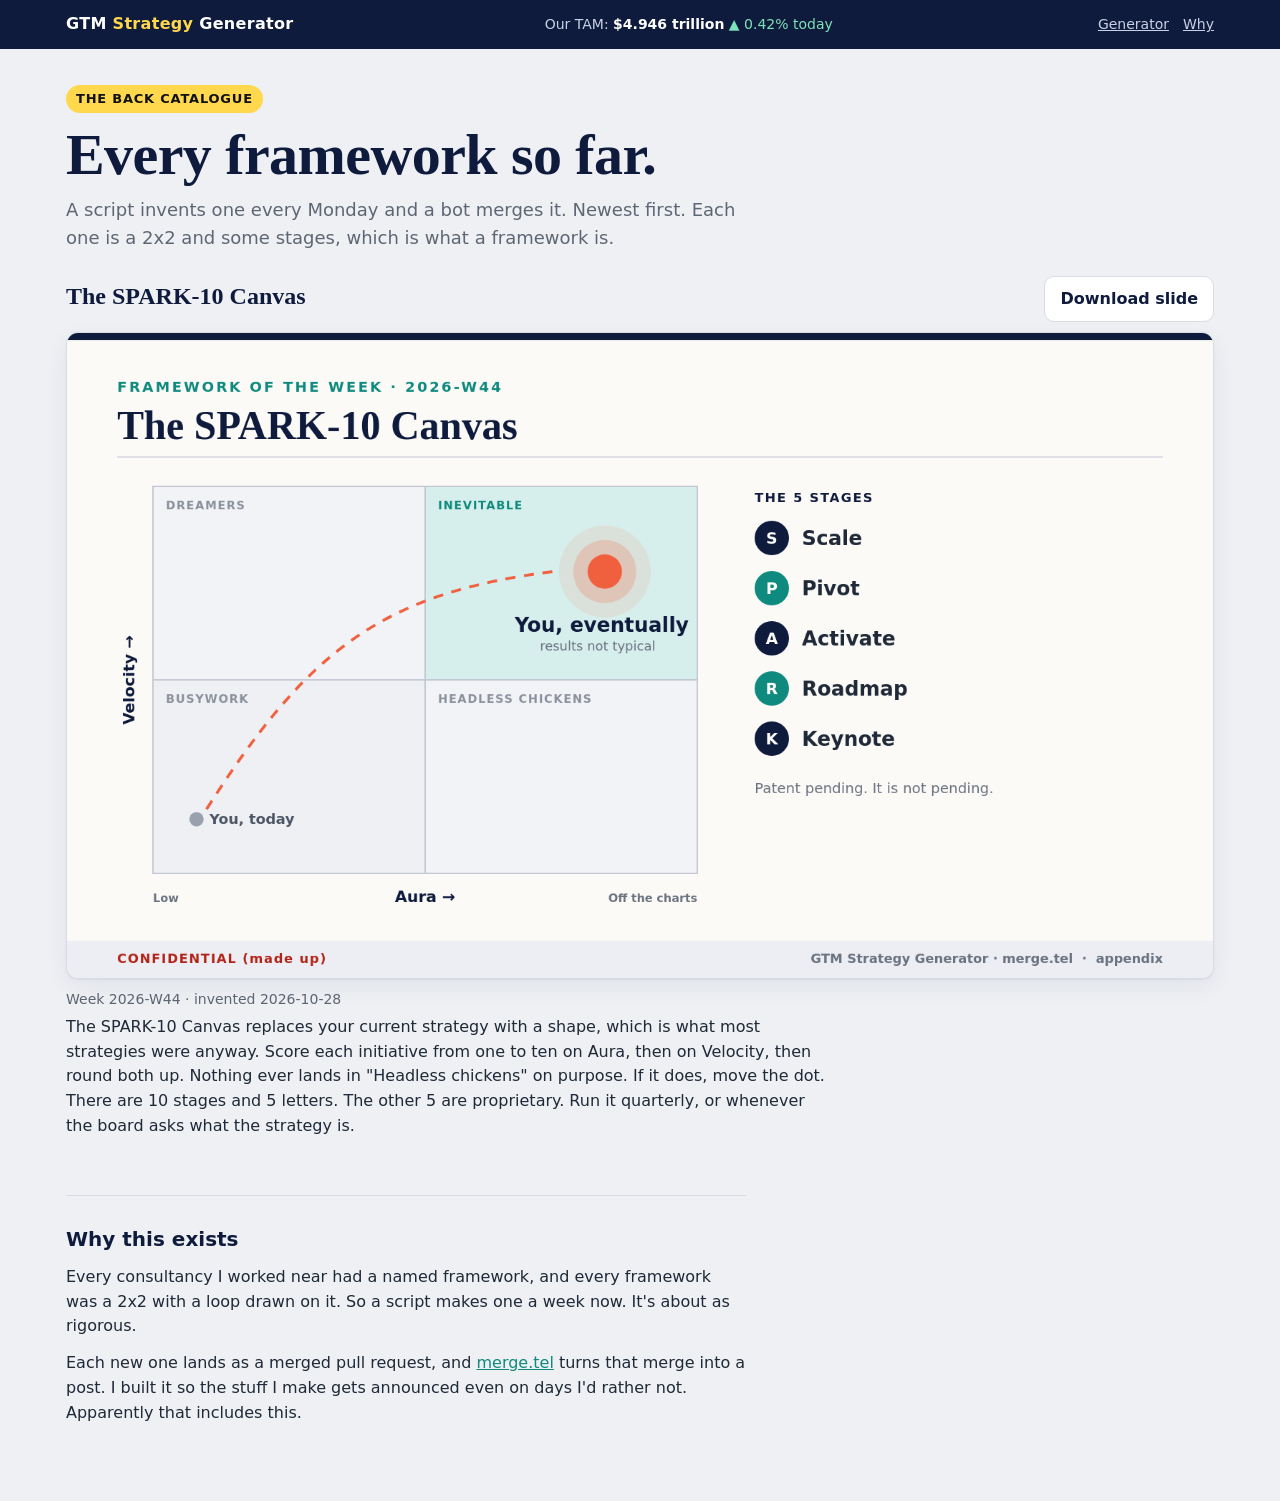
==== frameworks/index.html @ efd7b8fa "Add the GTM strategy generator site A static page that turns a product name and a one-line descripti" ====
<!doctype html>
<html lang="en">
<head>
<meta charset="utf-8">
<meta name="viewport" content="width=device-width, initial-scale=1">
<title>Every framework so far (made up)</title>
<meta name="description" content="The back catalogue of strategic frameworks, one invented every week by a script. Each has its own 2x2. None of them work.">
<link rel="stylesheet" href="/assets/site.css">
</head>
<body>
<header class="topbar">
  <div class="inner">
    <a class="brand" href="/">GTM <span>Strategy</span> Generator</a>
    <span class="site-tam" id="tam" title="Computed from today's date, like most TAMs">Our TAM: …</span>
    <nav><a href="/">Generator</a><a href="#why">Why</a></nav>
  </div>
</header>

<main>
  <p class="eyebrow">THE BACK CATALOGUE</p>
  <h1>Every framework so far.</h1>
  <p class="lede">A script invents one every Monday and a bot merges it. Newest first. Each one is a 2x2 and some stages, which is what a framework is.</p>

  <div id="fw-all"><p class="fw-meta">Loading the frameworks…</p></div>

  <footer class="john" id="why">
    <h2>Why this exists</h2>
    <p>Every consultancy I worked near had a named framework, and every framework was a 2x2 with a loop drawn on it. So a script makes one a week now. It's about as rigorous.</p>
    <p>Each new one lands as a merged pull request, and <a href="https://merge.tel">merge.tel</a> turns that merge into a post. I built it so the stuff I make gets announced even on days I'd rather not. Apparently that includes this.</p>
  </footer>
</main>

<script src="/assets/common.js"></script>
<script src="/assets/frameworks.js"></script>
<script>
  window.GTM.mountTam(document.getElementById('tam'));
  window.GTMFrameworks.mountAll(document.getElementById('fw-all'));
</script>
</body>
</html>
---- assets/site.css ----
:root {
  --bg: #eef0f4;
  --panel: #ffffff;
  --line: #d9dce3;
  --text: #1f2937;
  --muted: #5f6673;
  --navy: #0f1b3d;
  --teal: #0f8a7e;
  --coral: #f0603f;
  --yellow: #ffd84d;
  --red: #b42318;
  color-scheme: light;
}
* { box-sizing: border-box; }
html { -webkit-text-size-adjust: 100%; }
body {
  margin: 0;
  background: var(--bg);
  color: var(--text);
  font: 16px/1.55 ui-sans-serif, system-ui, -apple-system, "Segoe UI", Roboto, sans-serif;
}
a { color: var(--teal); }
.topbar {
  background: var(--navy);
  color: #fff;
}
.topbar .inner {
  max-width: 1180px; margin: 0 auto; padding: 12px 16px;
  display: flex; flex-wrap: wrap; gap: 6px 20px; align-items: center; justify-content: space-between;
}
.brand { color: #fff; text-decoration: none; font-weight: 800; letter-spacing: .02em; }
.brand span { color: var(--yellow); }
.site-tam { font-size: 14px; color: #c9d1e6; }
.site-tam b { color: #fff; font-variant-numeric: tabular-nums; }
.site-tam .up { color: #7ee2b8; }
nav a { color: #c9d1e6; font-size: 14px; margin-left: 14px; }
main { max-width: 1180px; margin: 0 auto; padding: 36px 16px 64px; }
.eyebrow {
  display: inline-block; margin: 0 0 12px; padding: 4px 10px; border-radius: 999px;
  background: var(--yellow); color: #111; font-weight: 800; font-size: 13px; letter-spacing: .06em;
}
h1 {
  margin: 0 0 10px; color: var(--navy);
  font: 700 clamp(32px, 6vw, 58px)/1.05 Georgia, "Times New Roman", serif; letter-spacing: -.01em;
}
.lede { margin: 0 0 24px; max-width: 680px; color: var(--muted); font-size: 18px; }
.lede small { display: block; margin-top: 6px; font-size: 13px; }
form.controls {
  display: grid; grid-template-columns: 1fr 2fr; gap: 14px 16px; align-items: end;
  padding: 20px; border: 1px solid var(--line); border-radius: 16px; background: var(--panel);
}
label { display: grid; gap: 6px; font-size: 14px; color: var(--muted); min-width: 0; }
label b { color: var(--text); font-weight: 700; }
input[type=text] {
  width: 100%; padding: 11px 12px; border-radius: 10px; border: 1px solid var(--line);
  background: #fbfbfc; color: var(--text); font: inherit;
}
input[type=text]:focus { outline: 2px solid var(--teal); outline-offset: 1px; }
.buttons { grid-column: 1 / -1; display: flex; flex-wrap: wrap; gap: 10px; }
button {
  padding: 10px 15px; border-radius: 10px; border: 1px solid var(--line); background: #fff;
  color: var(--navy); font: inherit; font-weight: 700; cursor: pointer;
}
button.primary { background: var(--navy); border-color: var(--navy); color: #fff; }
button:hover { filter: brightness(1.06); }
.deck { display: grid; gap: 36px; margin-top: 36px; }
.slide-head {
  display: flex; flex-wrap: wrap; gap: 8px 16px; align-items: baseline; justify-content: space-between;
  margin: 0 0 10px;
}
.slide-head h2, .slide-head h3 { margin: 0; color: var(--navy); font: 700 24px/1.2 Georgia, serif; }
.slide-head h2 small { font: 700 13px/1 ui-sans-serif, system-ui, sans-serif; color: var(--teal); letter-spacing: .1em; margin-right: 8px; }
.stage {
  position: relative; border: 1px solid var(--line); border-radius: 12px; overflow: hidden;
  background: #fbfaf7; box-shadow: 0 1px 2px rgba(15,27,61,.06), 0 8px 24px rgba(15,27,61,.06);
}
canvas { display: block; width: 100%; height: auto; }
.caption { margin: 10px 0 0; color: var(--muted); max-width: 760px; }
.real-link {
  position: absolute; display: block; border-radius: 4px;
}
.real-link:hover, .real-link:focus-visible { outline: 3px solid var(--coral); outline-offset: 0; }
.sr { position: absolute; width: 1px; height: 1px; overflow: hidden; clip: rect(0 0 0 0); white-space: nowrap; }
pre {
  margin: 0; padding: 16px 18px; border: 1px solid var(--line); border-radius: 14px; background: var(--panel);
  white-space: pre-wrap; word-break: break-word; font: 16px/1.5 ui-sans-serif, system-ui, sans-serif;
}
.section-title { margin: 56px 0 6px; color: var(--navy); font: 700 30px/1.15 Georgia, serif; }
.section-lede { margin: 0 0 18px; color: var(--muted); max-width: 720px; }
.fw { margin-bottom: 40px; }
.fw-meta { margin: 10px 0 4px; color: var(--muted); font-size: 14px; }
.fw-body { margin: 0 0 8px; max-width: 760px; }
.error {
  padding: 14px 16px; border: 1px solid #f3b8b0; border-radius: 12px; background: #fff1ef; color: var(--red);
}
.fine { margin: 28px 0 0; color: var(--muted); font-size: 14px; max-width: 760px; }
.john { margin-top: 56px; padding-top: 28px; border-top: 1px solid var(--line); max-width: 680px; }
.john h2 { margin: 0 0 10px; font-size: 20px; color: var(--navy); }
.john p { margin: 0 0 12px; }
@media (max-width: 720px) {
  main { padding-top: 24px; }
  form.controls { grid-template-columns: 1fr; padding: 16px; }
  nav a { margin-left: 0; margin-right: 14px; }
}
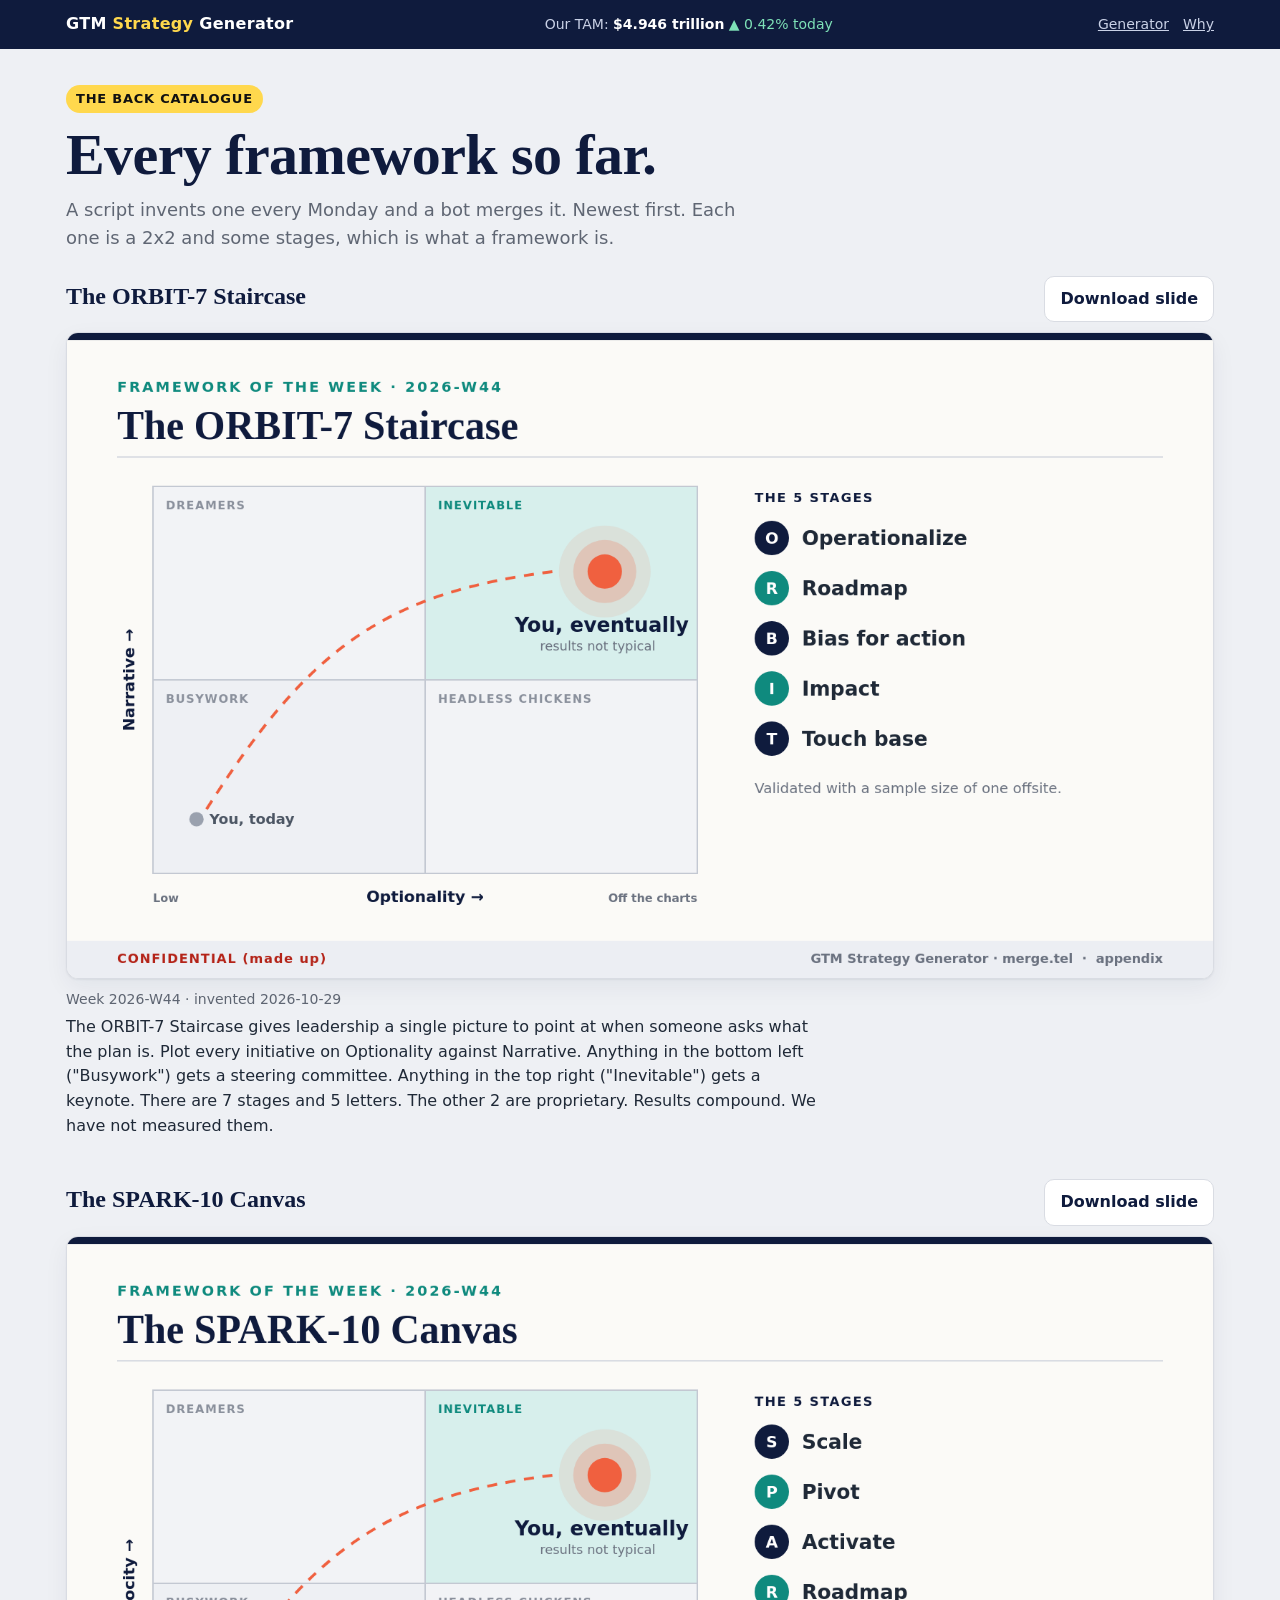
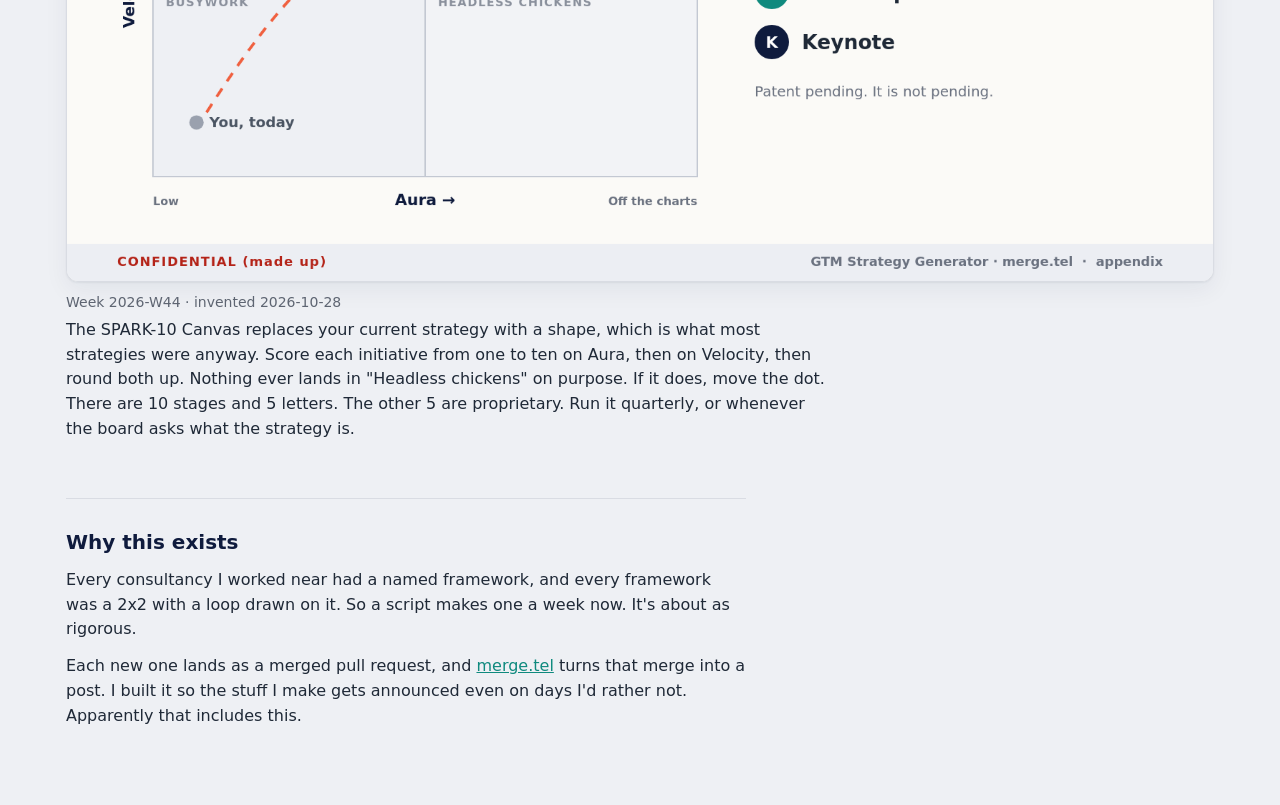
==== commit f44d75c3: "Deploy with GitHub Pages instead of Netlify Links, scripts and the frameworks fetch are now relative" ====
--- a/frameworks/index.html
+++ b/frameworks/index.html
@@ -5,14 +5,14 @@
 <meta name="viewport" content="width=device-width, initial-scale=1">
 <title>Every framework so far (made up)</title>
 <meta name="description" content="The back catalogue of strategic frameworks, one invented every week by a script. Each has its own 2x2. None of them work.">
-<link rel="stylesheet" href="/assets/site.css">
+<link rel="stylesheet" href="../assets/site.css">
 </head>
 <body>
 <header class="topbar">
   <div class="inner">
-    <a class="brand" href="/">GTM <span>Strategy</span> Generator</a>
+    <a class="brand" href="../">GTM <span>Strategy</span> Generator</a>
     <span class="site-tam" id="tam" title="Computed from today's date, like most TAMs">Our TAM: …</span>
-    <nav><a href="/">Generator</a><a href="#why">Why</a></nav>
+    <nav><a href="../">Generator</a><a href="#why">Why</a></nav>
   </div>
 </header>
 
@@ -30,8 +30,8 @@
   </footer>
 </main>
 
-<script src="/assets/common.js"></script>
-<script src="/assets/frameworks.js"></script>
+<script src="../assets/common.js"></script>
+<script src="../assets/frameworks.js"></script>
 <script>
   window.GTM.mountTam(document.getElementById('tam'));
   window.GTMFrameworks.mountAll(document.getElementById('fw-all'));
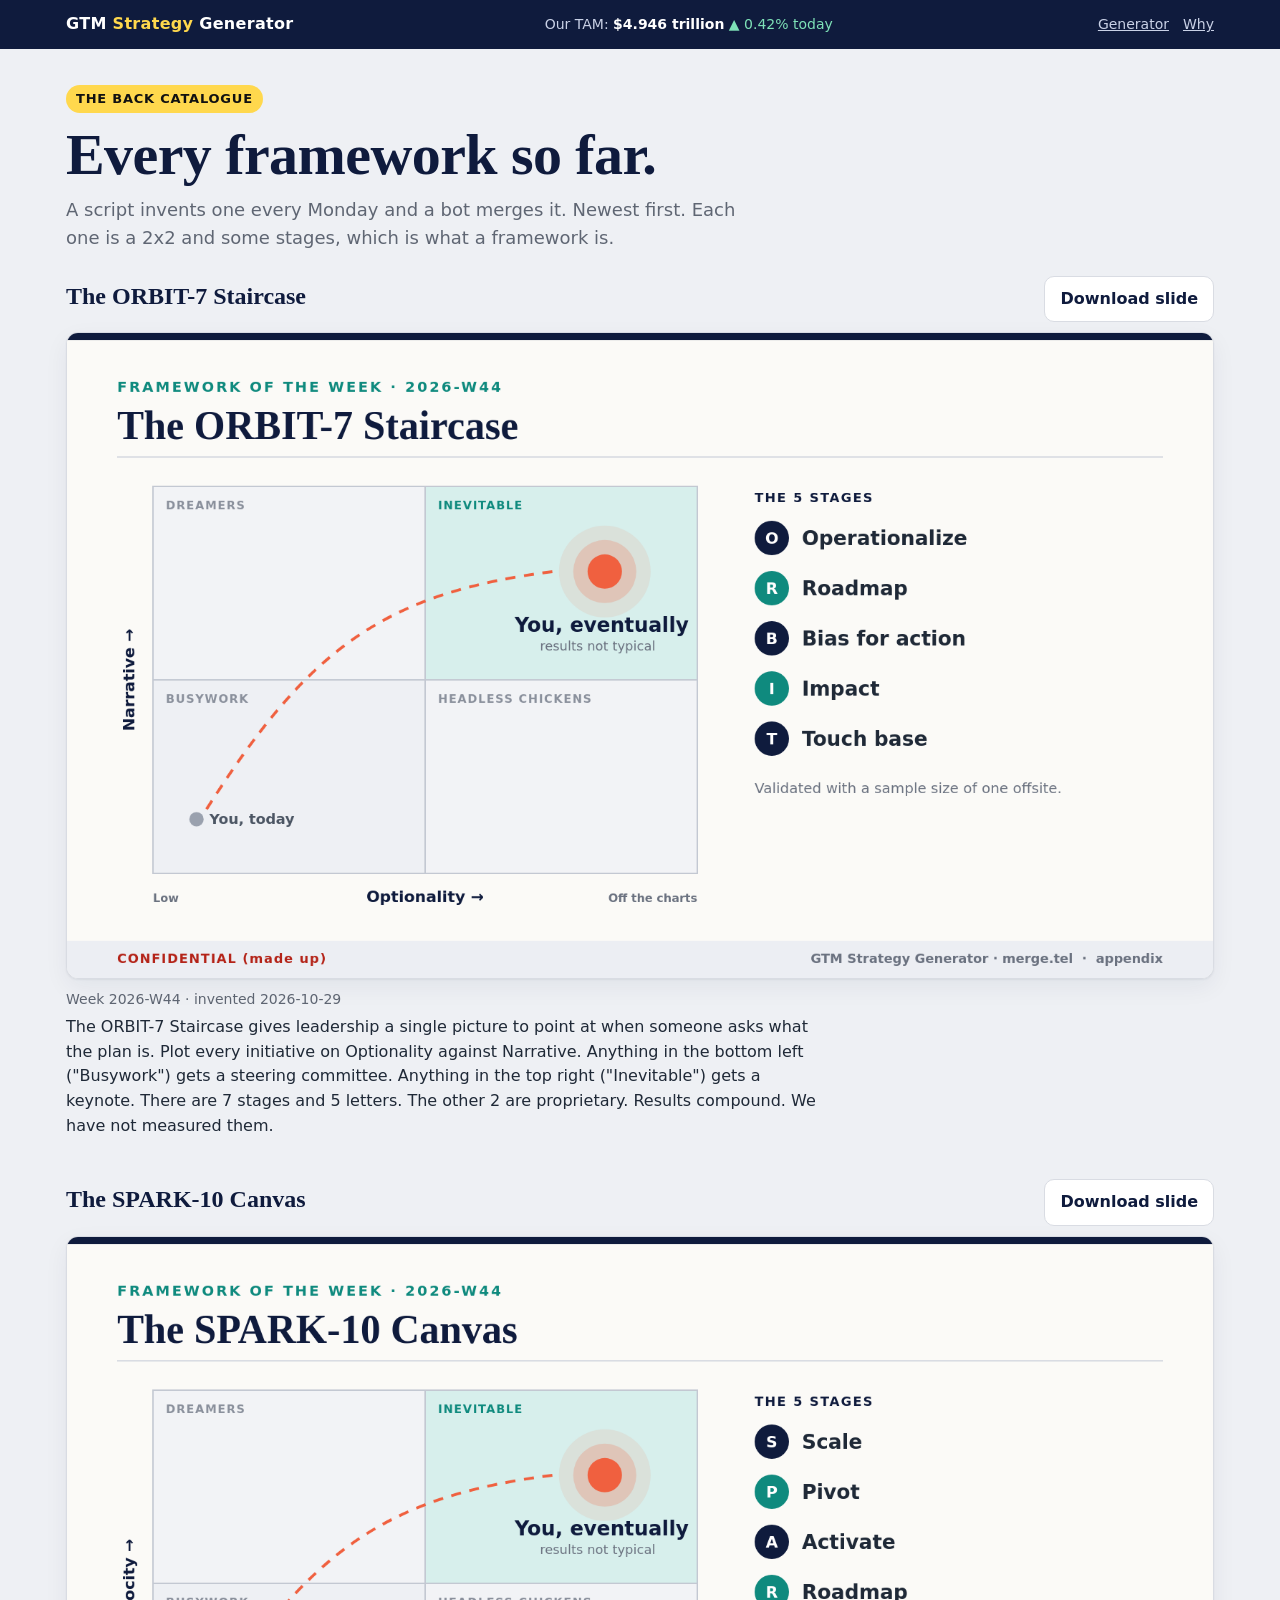
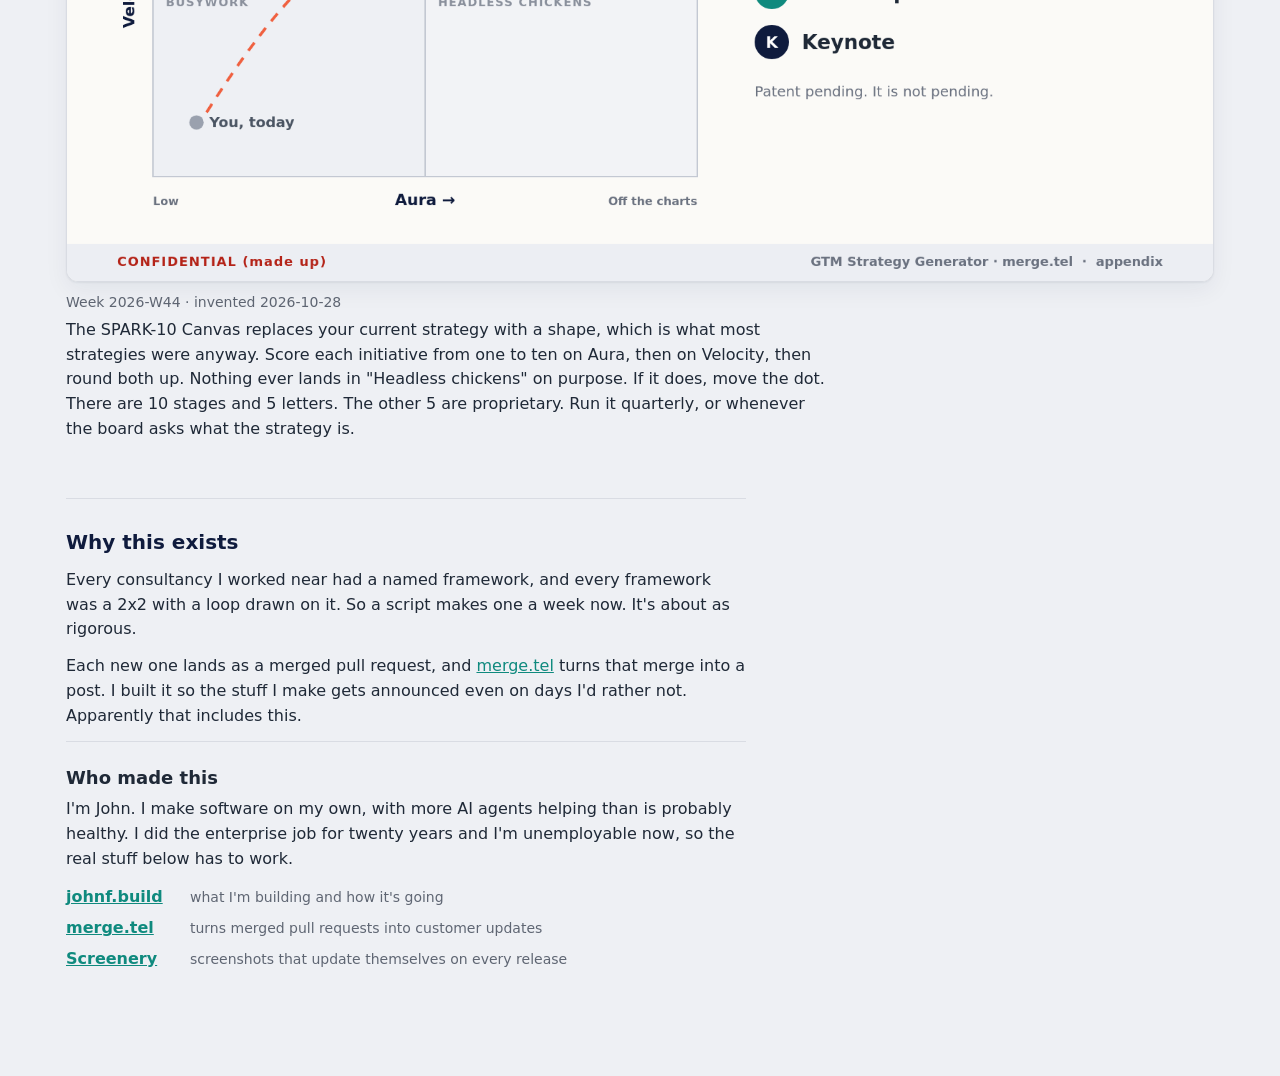
==== commit da38149e: "Add the shared "Who made this" footer block Every mergetel satire site now ends with the same short " ====
--- a/frameworks/index.html
+++ b/frameworks/index.html
@@ -28,6 +28,18 @@
     <p>Every consultancy I worked near had a named framework, and every framework was a 2x2 with a loop drawn on it. So a script makes one a week now. It's about as rigorous.</p>
     <p>Each new one lands as a merged pull request, and <a href="https://merge.tel">merge.tel</a> turns that merge into a post. I built it so the stuff I make gets announced even on days I'd rather not. Apparently that includes this.</p>
   </footer>
+
+  <!-- whois:start. The same block is on every mergetel satire site. See "The footer" in the README. -->
+  <section class="whois" aria-labelledby="whois-h">
+    <h2 id="whois-h">Who made this</h2>
+    <p>I'm John. I make software on my own, with more AI agents helping than is probably healthy. I did the enterprise job for twenty years and I'm unemployable now, so the real stuff below has to work.</p>
+    <ul>
+      <li><a href="https://johnf.build">johnf.build</a><span>what I'm building and how it's going</span></li>
+      <li><a href="https://merge.tel">merge.tel</a><span>turns merged pull requests into customer updates</span></li>
+      <li><a href="https://screenery.dev">Screenery</a><span>screenshots that update themselves on every release</span></li>
+    </ul>
+  </section>
+  <!-- whois:end -->
 </main>
 
 <script src="../assets/common.js"></script>
--- a/assets/site.css
+++ b/assets/site.css
@@ -97,6 +97,15 @@
 .john { margin-top: 56px; padding-top: 28px; border-top: 1px solid var(--line); max-width: 680px; }
 .john h2 { margin: 0 0 10px; font-size: 20px; color: var(--navy); }
 .john p { margin: 0 0 12px; }
+/* whois:start. The same block is on every mergetel satire site. Colours come from the site's own variables. */
+.whois { margin: 12px 0 0; padding: 24px 0 40px; border-top: 1px solid var(--line, rgba(127, 127, 127, .3)); max-width: 680px; }
+.whois h2 { margin: 0 0 8px; font-size: 18px; line-height: 1.3; letter-spacing: 0; }
+.whois p { margin: 0 0 14px; }
+.whois ul { display: grid; gap: 6px; margin: 0; padding: 0; list-style: none; }
+.whois li { display: flex; flex-wrap: wrap; align-items: baseline; gap: 0 12px; }
+.whois li a { min-width: 7em; font-weight: 600; }
+.whois li span { color: var(--muted, inherit); font-size: 14px; }
+/* whois:end */
 @media (max-width: 720px) {
   main { padding-top: 24px; }
   form.controls { grid-template-columns: 1fr; padding: 16px; }
